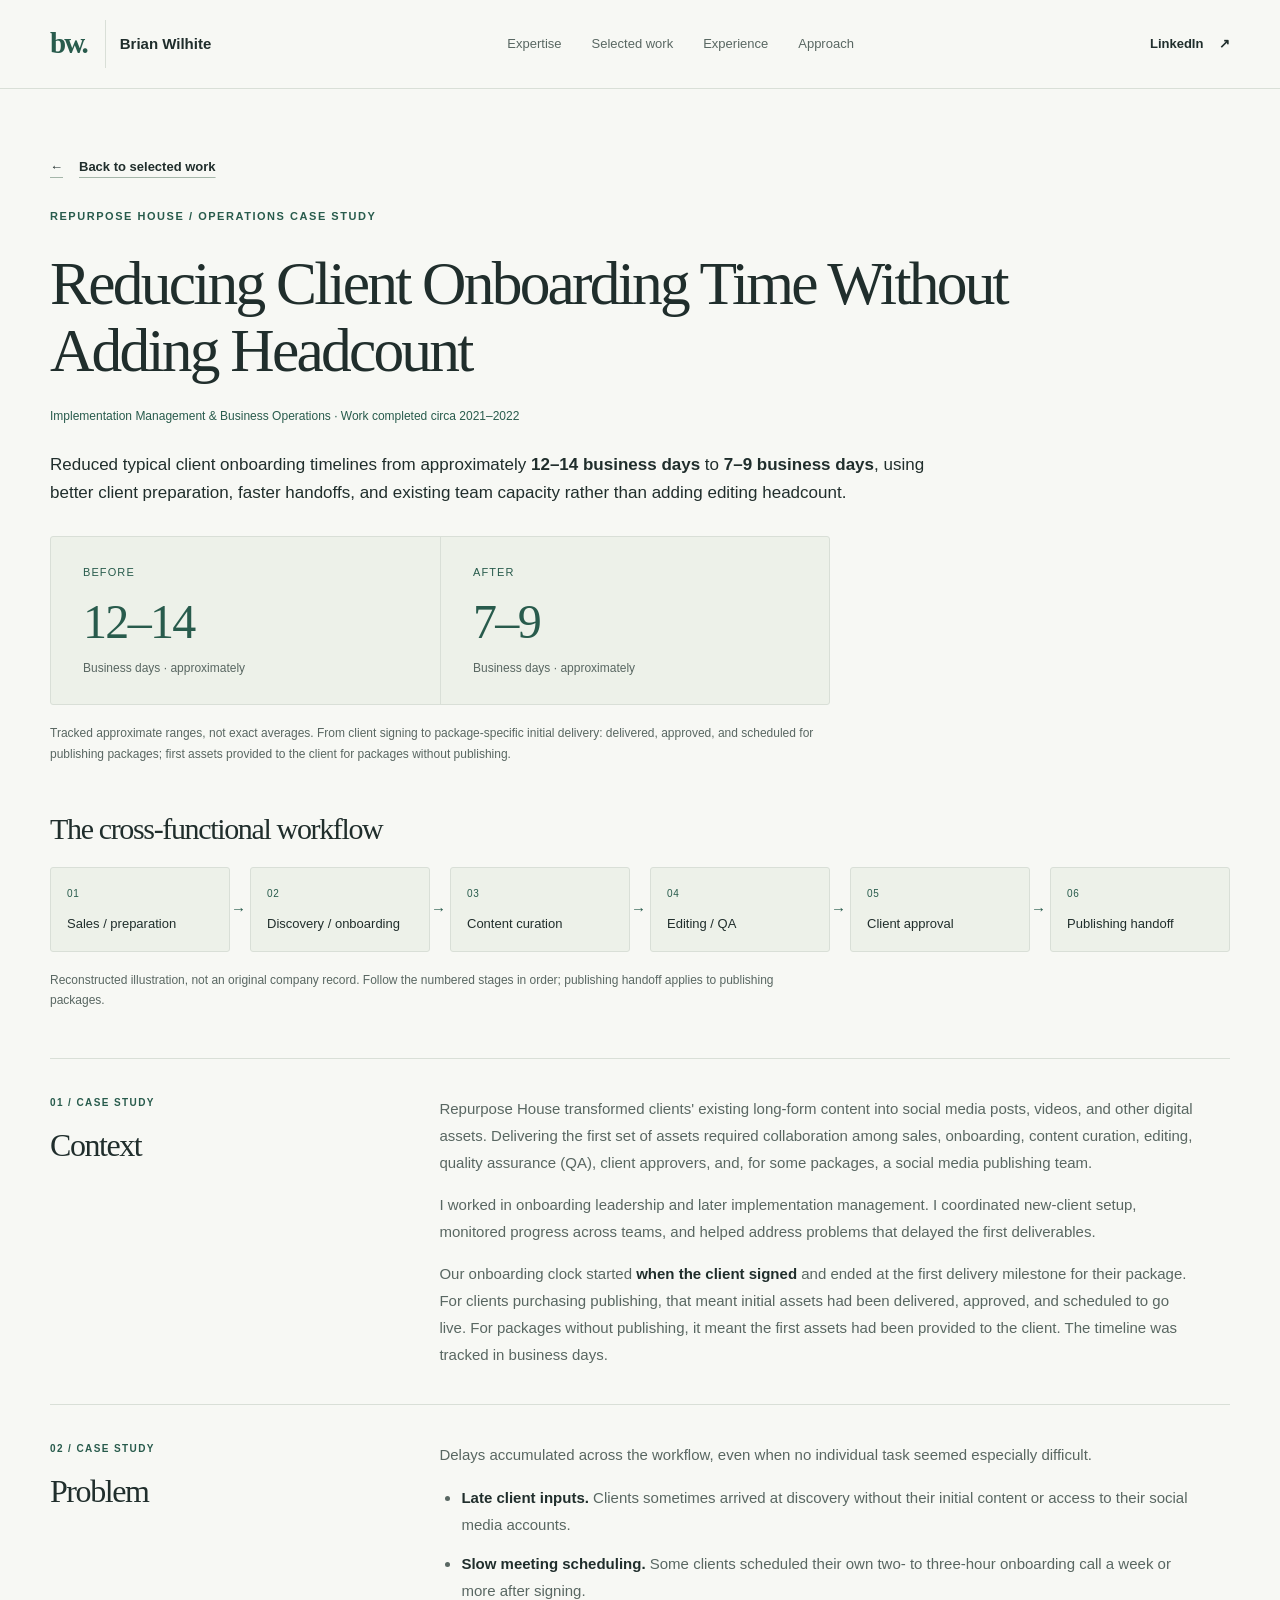
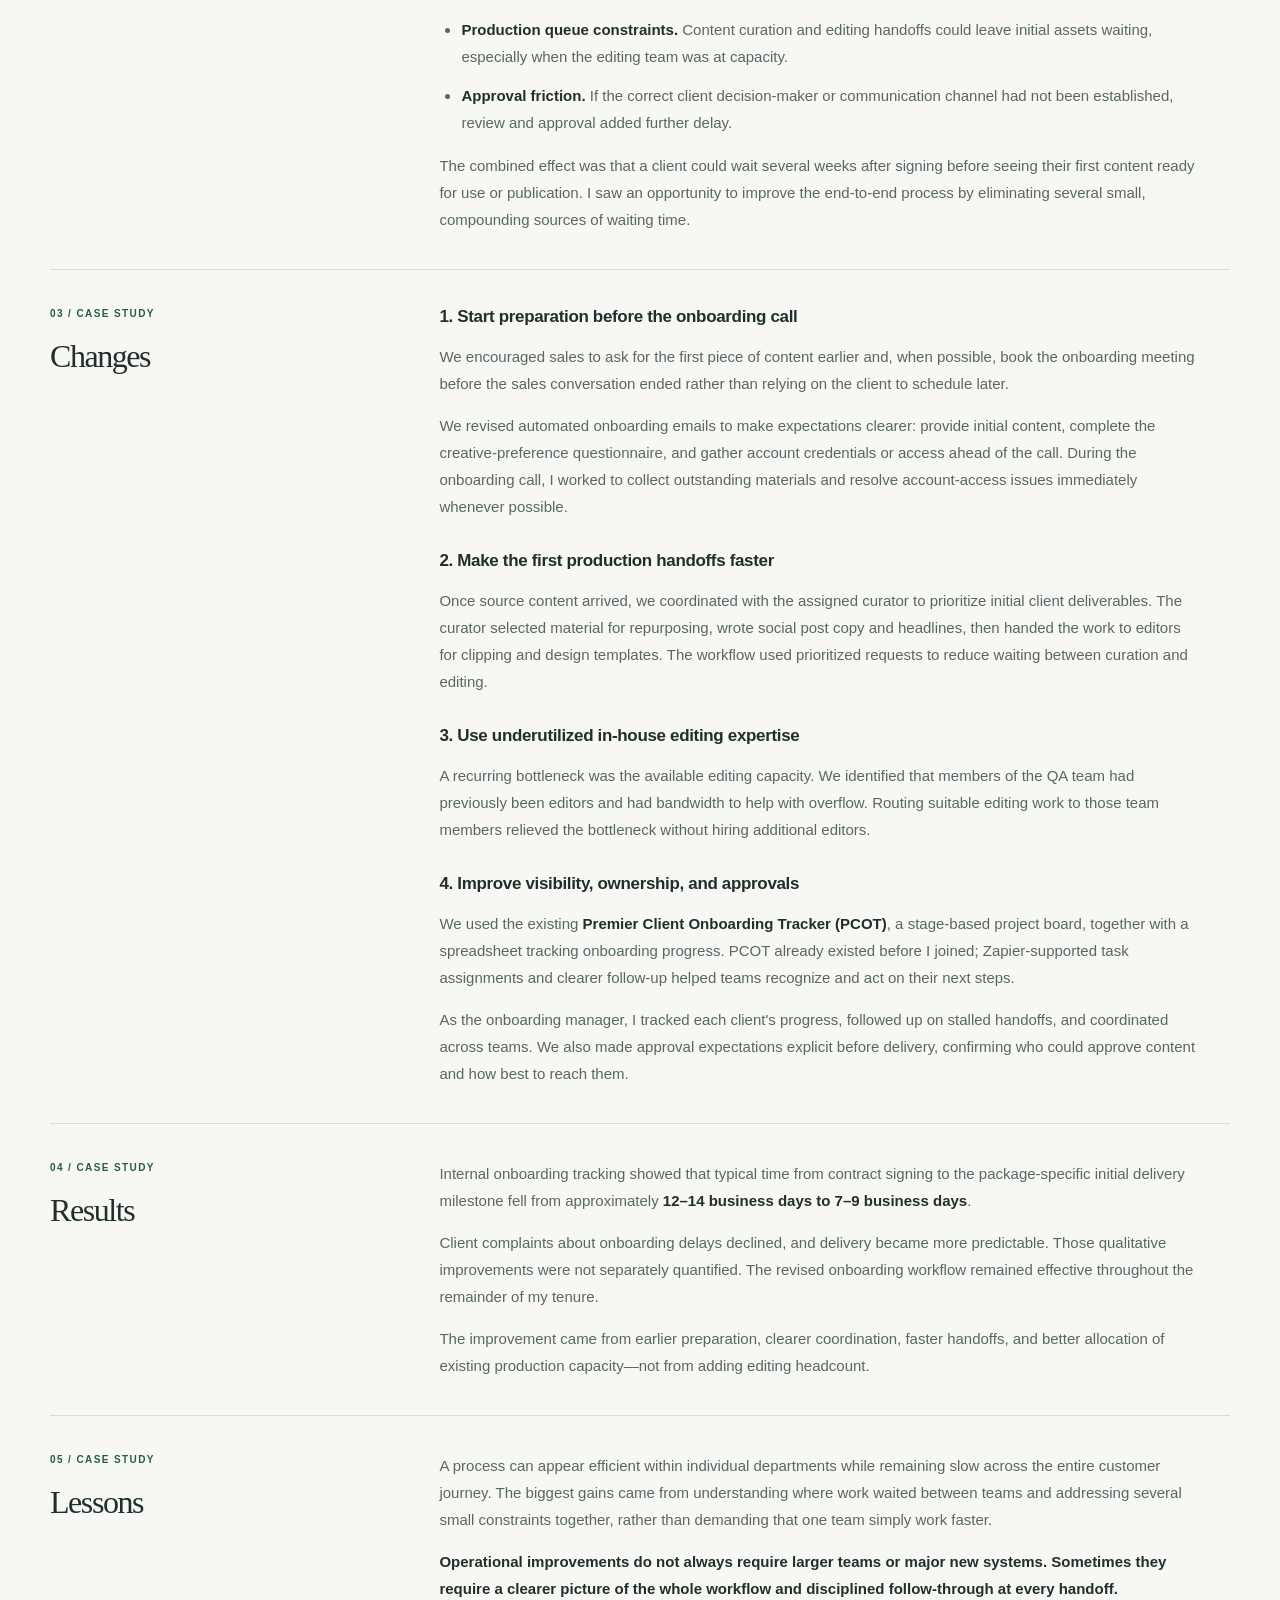
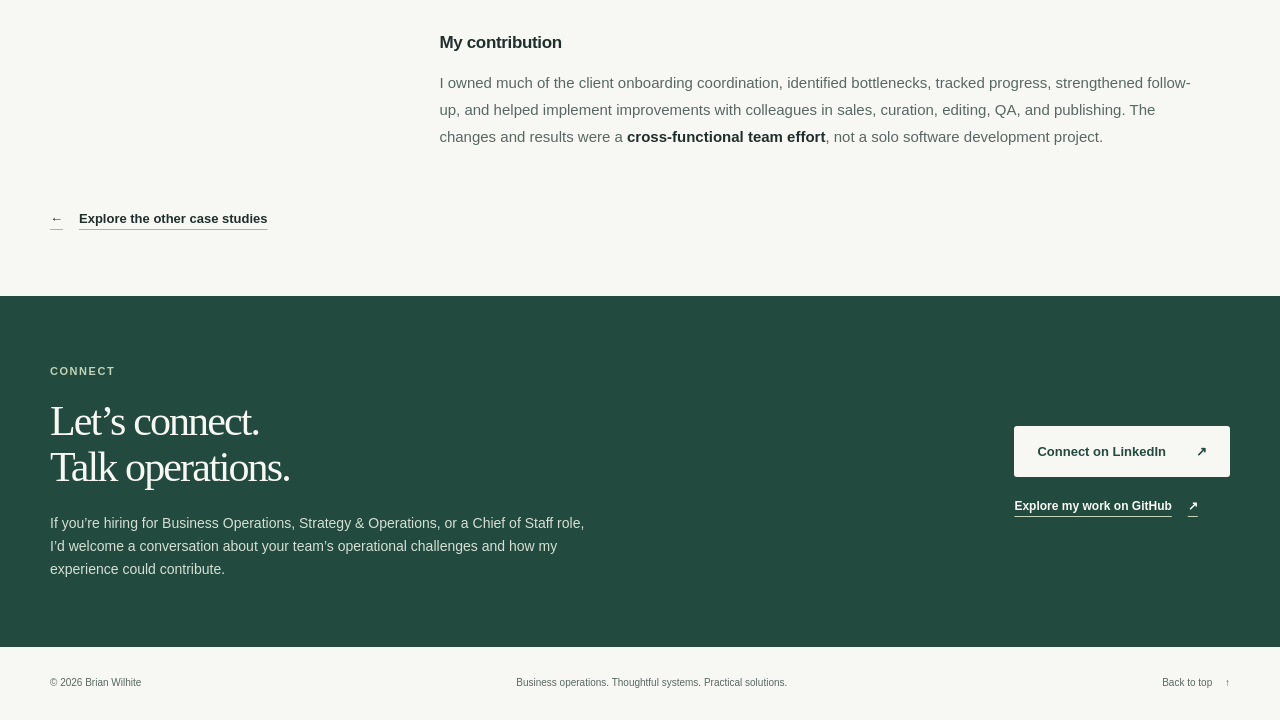
==== repurpose-house.html @ 3c7387de "Add Repurpose House case study and update portfolio project order" ====
<!doctype html>
<html lang="en">
<head>
  <meta charset="utf-8">
  <meta name="viewport" content="width=device-width, initial-scale=1">
  <meta name="theme-color" content="#f7f8f4">
  <meta name="description" content="Brian Wilhite’s Repurpose House case study: cross-functional onboarding improvements reduced typical timelines from approximately 12–14 to 7–9 business days without adding editing headcount.">
  <title>Reducing Client Onboarding Time Without Adding Headcount | Brian Wilhite</title>
  <link rel="icon" href="assets/favicon.svg" type="image/svg+xml">
  <link rel="stylesheet" href="styles.css">
</head>
<body class="case-study-page">
  <a class="skip-link" href="#main">Skip to content</a>
  <header class="site-header"><div class="container header-inner">
    <a class="brand" href="index.html#home" aria-label="Brian Wilhite, home"><span class="monogram" aria-hidden="true">bw.</span><span>Brian Wilhite</span></a>
    <nav aria-label="Main navigation"><a href="index.html#expertise">Expertise</a><a href="index.html#work">Selected work</a><a href="index.html#experience">Experience</a><a href="index.html#approach">Approach</a></nav>
    <a class="header-link" href="https://www.linkedin.com/in/brian-wilhite-15865619b/" target="_blank" rel="noopener noreferrer">LinkedIn <span aria-hidden="true">↗</span><span class="sr-only"> (opens in a new tab)</span></a>
  </div></header>
  <main id="main">
    <section class="container case-hero" id="top" aria-labelledby="case-title">
      <a class="text-link case-back" href="index.html#work"><span aria-hidden="true">←</span> Back to selected work</a>
      <p class="eyebrow">Repurpose House / Operations case study</p>
      <h1 id="case-title">Reducing Client Onboarding Time Without Adding Headcount</h1>
      <p class="case-byline">Implementation Management &amp; Business Operations · Work completed circa 2021–2022</p>
      <p class="case-introduction">Reduced typical client onboarding timelines from approximately <strong>12–14 business days</strong> to <strong>7–9 business days</strong>, using better client preparation, faster handoffs, and existing team capacity rather than adding editing headcount.</p>
      <dl class="case-summary" aria-label="Approximate tracked onboarding ranges">
        <div><dt>Before</dt><dd>12–14<span>Business days · approximately</span></dd></div>
        <div><dt>After</dt><dd>7–9<span>Business days · approximately</span></dd></div>
      </dl>
      <p class="case-measurement">Tracked approximate ranges, not exact averages. From client signing to package-specific initial delivery: delivered, approved, and scheduled for publishing packages; first assets provided to the client for packages without publishing.</p>
    </section>
    <section class="container case-workflow" aria-labelledby="workflow-title" aria-describedby="workflow-note">
      <h2 id="workflow-title">The cross-functional workflow</h2>
      <ol class="workflow-steps" role="list">
        <li><span aria-hidden="true">01</span><strong>Sales / preparation</strong></li>
        <li><span aria-hidden="true">02</span><strong>Discovery / onboarding</strong></li>
        <li><span aria-hidden="true">03</span><strong>Content curation</strong></li>
        <li><span aria-hidden="true">04</span><strong>Editing / QA</strong></li>
        <li><span aria-hidden="true">05</span><strong>Client approval</strong></li>
        <li><span aria-hidden="true">06</span><strong>Publishing handoff</strong></li>
      </ol>
      <p class="case-measurement" id="workflow-note">Reconstructed illustration, not an original company record. Follow the numbered stages in order; publishing handoff applies to publishing packages.</p>
    </section>
    <div class="container case-sections">
      <section class="case-section" id="context" aria-labelledby="context-title">
        <div><p class="eyebrow">01 / Case study</p><h2 id="context-title">Context</h2></div>
        <div class="case-prose">
          <p>Repurpose House transformed clients' existing long-form content into social media posts, videos, and other digital assets. Delivering the first set of assets required collaboration among sales, onboarding, content curation, editing, quality assurance (QA), client approvers, and, for some packages, a social media publishing team.</p>
          <p>I worked in onboarding leadership and later implementation management. I coordinated new-client setup, monitored progress across teams, and helped address problems that delayed the first deliverables.</p>
          <p>Our onboarding clock started <strong>when the client signed</strong> and ended at the first delivery milestone for their package. For clients purchasing publishing, that meant initial assets had been delivered, approved, and scheduled to go live. For packages without publishing, it meant the first assets had been provided to the client. The timeline was tracked in business days.</p>
        </div>
      </section>
      <section class="case-section" id="problem" aria-labelledby="problem-title">
        <div><p class="eyebrow">02 / Case study</p><h2 id="problem-title">Problem</h2></div>
        <div class="case-prose">
          <p>Delays accumulated across the workflow, even when no individual task seemed especially difficult.</p>
          <ul>
            <li><strong>Late client inputs.</strong> Clients sometimes arrived at discovery without their initial content or access to their social media accounts.</li>
            <li><strong>Slow meeting scheduling.</strong> Some clients scheduled their own two- to three-hour onboarding call a week or more after signing.</li>
            <li><strong>Production queue constraints.</strong> Content curation and editing handoffs could leave initial assets waiting, especially when the editing team was at capacity.</li>
            <li><strong>Approval friction.</strong> If the correct client decision-maker or communication channel had not been established, review and approval added further delay.</li>
          </ul>
          <p>The combined effect was that a client could wait several weeks after signing before seeing their first content ready for use or publication. I saw an opportunity to improve the end-to-end process by eliminating several small, compounding sources of waiting time.</p>
        </div>
      </section>
      <section class="case-section" id="changes" aria-labelledby="changes-title">
        <div><p class="eyebrow">03 / Case study</p><h2 id="changes-title">Changes</h2></div>
        <div class="case-prose">
          <h3>1. Start preparation before the onboarding call</h3>
          <p>We encouraged sales to ask for the first piece of content earlier and, when possible, book the onboarding meeting before the sales conversation ended rather than relying on the client to schedule later.</p>
          <p>We revised automated onboarding emails to make expectations clearer: provide initial content, complete the creative-preference questionnaire, and gather account credentials or access ahead of the call. During the onboarding call, I worked to collect outstanding materials and resolve account-access issues immediately whenever possible.</p>
          <h3>2. Make the first production handoffs faster</h3>
          <p>Once source content arrived, we coordinated with the assigned curator to prioritize initial client deliverables. The curator selected material for repurposing, wrote social post copy and headlines, then handed the work to editors for clipping and design templates. The workflow used prioritized requests to reduce waiting between curation and editing.</p>
          <h3>3. Use underutilized in-house editing expertise</h3>
          <p>A recurring bottleneck was the available editing capacity. We identified that members of the QA team had previously been editors and had bandwidth to help with overflow. Routing suitable editing work to those team members relieved the bottleneck without hiring additional editors.</p>
          <h3>4. Improve visibility, ownership, and approvals</h3>
          <p>We used the existing <strong>Premier Client Onboarding Tracker (PCOT)</strong>, a stage-based project board, together with a spreadsheet tracking onboarding progress. PCOT already existed before I joined; Zapier-supported task assignments and clearer follow-up helped teams recognize and act on their next steps.</p>
          <p>As the onboarding manager, I tracked each client's progress, followed up on stalled handoffs, and coordinated across teams. We also made approval expectations explicit before delivery, confirming who could approve content and how best to reach them.</p>
        </div>
      </section>
      <section class="case-section" id="results" aria-labelledby="results-title">
        <div><p class="eyebrow">04 / Case study</p><h2 id="results-title">Results</h2></div>
        <div class="case-prose">
          <p>Internal onboarding tracking showed that typical time from contract signing to the package-specific initial delivery milestone fell from approximately <strong>12–14 business days to 7–9 business days</strong>.</p>
          <p>Client complaints about onboarding delays declined, and delivery became more predictable. Those qualitative improvements were not separately quantified. The revised onboarding workflow remained effective throughout the remainder of my tenure.</p>
          <p>The improvement came from earlier preparation, clearer coordination, faster handoffs, and better allocation of existing production capacity—not from adding editing headcount.</p>
        </div>
      </section>
      <section class="case-section" id="lessons" aria-labelledby="lessons-title">
        <div><p class="eyebrow">05 / Case study</p><h2 id="lessons-title">Lessons</h2></div>
        <div class="case-prose">
          <p>A process can appear efficient within individual departments while remaining slow across the entire customer journey. The biggest gains came from understanding where work waited between teams and addressing several small constraints together, rather than demanding that one team simply work faster.</p>
          <p><strong>Operational improvements do not always require larger teams or major new systems. Sometimes they require a clearer picture of the whole workflow and disciplined follow-through at every handoff.</strong></p>
          <h3>My contribution</h3>
          <p>I owned much of the client onboarding coordination, identified bottlenecks, tracked progress, strengthened follow-up, and helped implement improvements with colleagues in sales, curation, editing, QA, and publishing. The changes and results were a <strong>cross-functional team effort</strong>, not a solo software development project.</p>
        </div>
      </section>
      <a class="text-link" href="index.html#work"><span aria-hidden="true">←</span> Explore the other case studies</a>
    </div>
    <section class="connect-section" aria-labelledby="case-connect-title"><div class="container connect-inner">
      <div><p class="eyebrow">Connect</p><h2 id="case-connect-title">Let’s connect.<br>Talk operations.</h2><p>If you’re hiring for Business Operations, Strategy &amp; Operations, or a Chief of Staff role, I’d welcome a conversation about your team’s operational challenges and how my experience could contribute.</p></div>
      <div class="contact-actions"><a class="button button-light" href="https://www.linkedin.com/in/brian-wilhite-15865619b/" target="_blank" rel="noopener noreferrer">Connect on LinkedIn <span aria-hidden="true">↗</span><span class="sr-only"> (opens in a new tab)</span></a><a class="text-link contact-github" href="https://github.com/BMWilhite" target="_blank" rel="noopener noreferrer">Explore my work on GitHub <span aria-hidden="true">↗</span><span class="sr-only"> (opens in a new tab)</span></a></div>
    </div></section>
  </main>
  <footer class="container footer"><p>© <span id="year">2026</span> Brian Wilhite</p><span>Business operations. Thoughtful systems. Practical solutions.</span><a href="#top">Back to top <span aria-hidden="true">↑</span></a></footer>
  <script src="script.js" defer></script>
</body>
</html>
---- styles.css ----
:root{--paper:#f7f8f4;--ink:#202e2c;--muted:#596762;--green:#285b4c;--line:#d9dfd7;--soft:#edf1e9;--serif:Georgia,'Times New Roman',serif;--sans:'Segoe UI',Arial,sans-serif}
*{box-sizing:border-box}html{scroll-behavior:smooth;scroll-padding-top:100px}body{margin:0;background:var(--paper);color:var(--ink);font-family:var(--sans);font-size:16px;line-height:1.65;-webkit-font-smoothing:antialiased}a{color:inherit;text-decoration:none}a:focus-visible{outline:3px solid #ae6a21;outline-offset:6px}::selection{background:#d9e7d7}.container{width:min(1180px,calc(100% - 96px));margin-inline:auto}.eyebrow{text-transform:uppercase;letter-spacing:.14em;font-size:11px;font-weight:650;color:var(--green);margin:0 0 24px}.site-header{position:sticky;top:0;z-index:10;background:var(--paper);border-bottom:1px solid var(--line)}.header-inner{height:88px;display:flex;align-items:center;justify-content:space-between;gap:24px}.brand{display:flex;align-items:center;gap:14px;font-size:15px;font-weight:600}.monogram{font-family:var(--serif);font-size:29px;letter-spacing:-2px;color:var(--green);border-right:1px solid var(--line);padding-right:18px}.header-inner nav{display:flex;gap:30px;font-size:13px;color:var(--muted)}.header-inner nav a:hover,.header-link:hover,.footer a:hover{color:var(--green);text-decoration:underline;text-underline-offset:5px}.header-link{font-size:13px;font-weight:600}.header-link span{margin-left:12px}.hero{padding-block:94px 84px;display:grid;grid-template-columns:1.45fr 1fr;gap:72px;align-items:center}.hero .eyebrow{font-size:10px;display:flex;align-items:center;gap:12px}.small-line{width:24px;height:1px;background:var(--green);flex-shrink:0}h1,h2,h3,p{margin-top:0}h1,h2{font-family:var(--serif);font-weight:400;letter-spacing:-.045em;line-height:1.1}h1{font-size:clamp(42px,4.4vw,62px);margin-bottom:28px}h1 span{color:var(--green)}.hero-description{font-size:17px;line-height:1.7;max-width:540px;margin-bottom:14px}.hero-detail{font-size:14px;color:var(--muted);max-width:510px}.hero-actions{margin-top:32px;display:flex;align-items:center;gap:26px;flex-wrap:wrap}.button{padding:14px 22px;font-size:13px;font-weight:600;display:inline-flex;align-items:center;gap:30px;border:1px solid transparent;border-radius:3px;transition:background .2s,transform .2s}.button:hover{transform:translateY(-2px)}.button-primary{background:var(--green);color:white}.button-primary:hover{background:#1e473b}.text-link{font-size:13px;font-weight:600;display:inline-flex;gap:16px;align-items:center;text-decoration:underline;text-underline-offset:6px;text-decoration-color:#a4b6a9}.text-link:hover{text-decoration-color:var(--green)}.system-visual{background:var(--soft);padding:30px;border:1px solid var(--line);border-radius:4px;box-shadow:14px 14px 0 #ecefe7}.visual-heading{display:flex;justify-content:space-between;align-items:center;border-bottom:1px solid #cbd5c8;padding-bottom:20px;margin-bottom:8px;gap:10px}.visual-heading .eyebrow{margin:0;font-size:9px}.visual-index{font-family:var(--serif);font-size:13px;color:var(--muted);white-space:nowrap}.system-row{display:flex;align-items:center;gap:20px;padding:22px 0;border-bottom:1px solid #d5ddd1}.step-number{font-size:11px;color:var(--green);border:1px solid #bfcdbd;border-radius:50%;width:30px;height:30px;display:grid;place-items:center;flex-shrink:0}.system-row strong{display:block;font-size:18px;font-weight:500;line-height:1.3}.system-row div>span{font-size:12px;color:var(--muted)}.step-mark{margin-left:auto;color:var(--green);font-size:20px}.visual-footer{font-size:10px;letter-spacing:.04em;color:var(--muted);display:flex;align-items:center;gap:8px;padding-top:22px}.status-dot{width:6px;height:6px;background:var(--green);border-radius:50%}.role-strip{border-block:1px solid var(--line)}.role-strip>.container{padding-block:22px;display:flex;align-items:center;gap:36px}.role-strip p{flex-shrink:0;margin:0;text-transform:uppercase;letter-spacing:.13em;font-size:9px;color:var(--muted)}.role-strip ul{list-style:none;padding:0;margin:0;display:flex;gap:24px;justify-content:space-between;flex:1}.role-strip li{font-size:11px;font-weight:500;max-width:215px;line-height:1.5}.section{padding-block:88px}.section-heading{display:grid;grid-template-columns:1.4fr 1fr;column-gap:90px;margin-bottom:44px;align-items:end}.section-heading .eyebrow{grid-column:1/-1;margin-bottom:20px}h2{font-size:clamp(34px,3.5vw,46px);margin-bottom:0}.section-heading>p:last-child{color:var(--muted);font-size:15px;margin-bottom:4px;max-width:370px}.expertise-grid{display:grid;grid-template-columns:repeat(4,1fr);border-top:1px solid var(--line)}.expertise-grid article{padding:28px 24px 4px;border-right:1px solid var(--line)}.expertise-grid article:first-child{padding-left:0}.expertise-grid article:last-child{border-right:0;padding-right:0}.capability-number{font-family:var(--serif);font-size:22px;color:var(--green);display:block;margin-bottom:22px}h3{font-size:17px;font-weight:600;line-height:1.35;letter-spacing:-.02em;margin-bottom:14px}.expertise-grid p{font-size:13px;color:var(--muted);margin-bottom:24px}.capability-label{font-size:9px;text-transform:uppercase;letter-spacing:.1em;color:var(--green)}.work-section{background:#eef1eb;border-block:1px solid var(--line)}.featured-project{display:grid;grid-template-columns:1.2fr 1fr;background:#fff;border:1px solid var(--line);border-radius:4px;overflow:hidden}.project-copy{padding:40px}.project-meta{display:flex;gap:16px;justify-content:space-between;align-items:center;flex-wrap:wrap;margin-bottom:24px}.project-type{font-size:9px;letter-spacing:.12em;text-transform:uppercase;color:var(--green)}.badge{font-size:10px;color:var(--muted);border:1px solid var(--line);padding:3px 9px;border-radius:2px}.project-copy h3{font-family:var(--serif);font-weight:400;font-size:32px;letter-spacing:-.04em;margin-bottom:16px}.project-lead{font-size:15px;color:var(--muted)}.project-details{margin:26px 0}.project-details div{margin-bottom:18px}.project-details dt{text-transform:uppercase;font-size:9px;letter-spacing:.1em;font-weight:600;color:var(--green);margin-bottom:5px}.project-details dd{font-size:13px;line-height:1.7;color:var(--muted);margin:0}.tags{list-style:none;display:flex;gap:7px;flex-wrap:wrap;padding:0;margin:24px 0}.tags li{font-size:10px;background:var(--paper);border:1px solid var(--line);padding:4px 9px;border-radius:2px}.project-link{font-size:12px}.project-diagram{background:#f8f9f5;border-left:1px solid var(--line);padding:40px;display:flex;flex-direction:column;justify-content:center}.project-diagram>.eyebrow{font-size:9px;margin-bottom:28px}.project-diagram ol{list-style:none;padding:0;margin:0}.project-diagram li{position:relative;display:flex;gap:18px;padding-bottom:30px}.project-diagram li>span{z-index:1;background:#f8f9f5;display:grid;place-items:center;flex-shrink:0;width:32px;height:32px;border:1px solid #c8d3c5;border-radius:50%;font-size:10px;color:var(--green)}.project-diagram li:not(:last-child)::after{content:'';position:absolute;top:32px;left:15px;bottom:0;border-left:1px solid #c8d3c5}.project-diagram strong{font-size:13px;font-weight:600}.project-diagram li p,.data-output p{font-size:11px;color:var(--muted);margin:4px 0 0}.data-output{display:flex;gap:15px;align-items:center;background:#e9efe5;border:1px solid #d0dccb;padding:18px}.data-output>span{font-size:26px;color:var(--green)}.diagram-note{font-size:10px;color:var(--muted);margin:15px 0 0}.case-study{display:flex;align-items:center;gap:32px;padding:32px 0 0;margin-top:32px;border-top:1px solid #ccd5c8}.case-number{font-family:var(--serif);font-size:38px;color:#62775d}.case-study .eyebrow{font-size:9px;margin-bottom:8px}.case-study h3{font-size:21px;margin-bottom:8px}.case-study p:last-child{font-size:13px;color:var(--muted);margin-bottom:0;max-width:530px}.pending-label{margin-left:auto;flex-shrink:0;font-size:11px;color:var(--muted);border:1px solid #ccd5c8;padding:9px 13px}.approach{display:grid;grid-template-columns:1fr 1fr;gap:100px}.approach-intro>p:last-child{margin:25px 0 0;color:var(--muted);font-size:15px;max-width:420px}.approach-list{padding:0;margin:0;list-style:none}.approach-list li{display:flex;gap:26px;padding:24px 0;border-bottom:1px solid var(--line)}.approach-list li:first-child{padding-top:0}.approach-list li>span{font-size:11px;color:var(--green);padding-top:3px}.approach-list h3{font-size:16px;margin-bottom:9px}.approach-list p{font-size:13px;color:var(--muted);margin-bottom:0}.connect-section{background:#234a3f;color:#f7f8f4}.connect-inner{display:flex;align-items:center;justify-content:space-between;gap:70px;padding-block:66px}.connect-inner .eyebrow{color:#c1d4b9;margin-bottom:18px}.connect-inner h2{font-size:42px}.connect-inner p:last-child{font-size:14px;max-width:540px;color:#d4e0d6;margin:22px 0 0}.button-light{background:var(--paper);color:#234a3f;flex-shrink:0}.button-light:hover{background:#e3eddf}.footer{display:flex;align-items:center;justify-content:space-between;gap:20px;padding-block:28px;font-size:10px;color:var(--muted)}.footer p{margin:0}.footer a{flex-shrink:0}.footer a span{margin-left:10px}.skip-link{position:fixed;top:10px;left:10px;transform:translateY(-160%);background:var(--green);color:white;padding:10px 18px;z-index:20}.skip-link:focus{transform:translateY(0)}.sr-only{position:absolute;width:1px;height:1px;padding:0;margin:-1px;overflow:hidden;clip:rect(0,0,0,0);white-space:nowrap;border:0}
/* Project refinements reuse the existing palette, typography, and grid. */
.featured-project+.featured-project{margin-top:32px}
.project-context{font-size:13px;color:var(--muted);line-height:1.7;margin-bottom:0}
.project-caveat{font-size:11px;line-height:1.7;color:var(--muted);padding-top:16px;border-top:1px solid var(--line);margin-bottom:0}
.project-caveat strong{font-weight:600;color:var(--ink)}
.document-availability{display:flex;align-items:center;gap:12px;flex-wrap:wrap;margin:24px 0 0;font-size:10px;color:var(--muted)}
.document-availability .pending-label{margin-left:0}
.results-panel>.eyebrow{line-height:1.7}
.results-grid{display:grid;grid-template-columns:1fr 1fr;gap:26px 24px;margin:0 0 24px}
.results-grid>div{display:flex;flex-direction:column;padding-bottom:20px;border-bottom:1px solid var(--line)}
.results-grid dt{font-size:11px;color:var(--muted);line-height:1.6;max-width:180px}
.results-grid dd{order:-1;font-family:var(--serif);font-size:34px;letter-spacing:-.035em;color:var(--green);line-height:1.2;margin:0 0 9px}
.results-note{font-size:11px;color:var(--muted);line-height:1.7;margin-bottom:18px}
.data-output .test-count{font-family:var(--serif);font-size:38px;letter-spacing:-.035em;line-height:1.2}
.experience{display:grid;grid-template-columns:1fr 1fr;gap:100px}
.experience-intro>p:last-child{font-size:14px;color:var(--muted);max-width:400px;margin:24px 0 0}
.experience-list article{border-bottom:1px solid var(--line);padding-bottom:26px}
.experience-list article+article{padding-top:26px}
.experience-role{font-size:10px;text-transform:uppercase;letter-spacing:.1em;color:var(--green);margin-bottom:9px}
.experience-list h3{font-size:19px;margin-bottom:12px}
.experience-list article>p:not(.experience-role){font-size:13px;color:var(--muted);margin-bottom:0}
.experience-list .experience-result{margin-top:12px}
.experience-result strong{color:var(--green);font-weight:600}
.approach-note{display:grid;grid-template-columns:1fr 1fr;align-items:center;gap:100px;padding-block:44px 60px;border-top:1px solid var(--line);margin-bottom:28px}
.approach-note .eyebrow{margin-bottom:18px}
.approach-note h2{font-size:36px}
.approach-note>p{font-size:14px;color:var(--muted);margin-bottom:0}
@media(max-width:1000px){.container{width:calc(100% - 64px)}.hero{gap:36px;grid-template-columns:1.2fr 1fr;padding-block:65px}.system-visual{padding:24px}.hero-actions{gap:20px}.role-strip>.container{gap:24px}.role-strip ul{flex-wrap:wrap;justify-content:flex-start;gap:12px 24px}.role-strip li{max-width:none}.section-heading{column-gap:45px}.expertise-grid{grid-template-columns:repeat(2,1fr);row-gap:30px}.expertise-grid article:nth-child(2){border:0;padding-right:0}.expertise-grid article:nth-child(3){padding-left:0}.featured-project{grid-template-columns:1.15fr 1fr}.project-copy,.project-diagram{padding:28px}.approach,.experience,.approach-note{gap:50px}.results-grid{gap:24px 16px}.results-grid dd{font-size:30px}.footer>span{display:none}}
@media(max-width:720px){html{scroll-padding-top:125px}.container{width:calc(100% - 40px)}.header-inner{height:auto;min-height:76px;flex-wrap:wrap;gap:10px;padding-block:14px}.brand{font-size:13px;gap:10px}.monogram{font-size:25px;padding-right:12px}.header-inner nav{order:3;width:100%;justify-content:center;gap:28px;font-size:12px;border-top:1px solid var(--line);padding-top:10px}.header-link{font-size:12px}.hero{grid-template-columns:1fr;gap:40px;padding-block:48px}.hero .eyebrow{font-size:9px;letter-spacing:.1em;gap:8px}h1{font-size:44px}.hero-description{font-size:16px}.hero-detail{font-size:13px}.hero-actions{gap:24px;margin-top:25px}.system-visual{box-shadow:8px 8px 0 #ecefe7}.system-row{padding-block:17px}.role-strip>.container{display:block;padding-block:20px}.role-strip p{margin-bottom:12px}.role-strip ul{display:grid;grid-template-columns:1fr 1fr;gap:12px 18px}.role-strip li{font-size:10px}.section{padding-block:55px}.section-heading{grid-template-columns:1fr;gap:20px;margin-bottom:30px}.section-heading .eyebrow{margin-bottom:0}.section-heading>p:last-child{max-width:100%;font-size:14px}.expertise-grid article{padding:22px 18px 0}.expertise-grid h3{font-size:16px}.expertise-grid p{font-size:12px}.capability-label{font-size:8px;letter-spacing:.05em}.featured-project{grid-template-columns:1fr}.project-copy{padding:26px}.project-diagram{border-left:0;border-top:1px solid var(--line);padding:26px}.project-copy h3{font-size:30px}.case-study{gap:18px;flex-wrap:wrap;align-items:flex-start}.case-number{font-size:28px}.case-study>div:nth-child(2){flex:1;min-width:200px}.pending-label{margin-left:46px}.approach{grid-template-columns:1fr;gap:32px}.approach-intro>p:last-child{font-size:14px}.connect-inner{display:block;padding-block:48px}.connect-inner h2{font-size:36px}.connect-inner .button{margin-top:28px}.footer{padding-block:24px;font-size:10px}h2{font-size:36px}}
@media(max-width:720px){.header-inner nav{gap:20px;font-size:11px}.header-inner nav a{white-space:nowrap}.project-link{flex-wrap:wrap}.experience,.approach-note{grid-template-columns:1fr;gap:28px}.approach-note{padding-block:32px 40px;margin-bottom:15px}.approach-note h2{font-size:32px}.results-grid dd{font-size:34px}}
@media(max-width:360px){.header-inner nav{gap:12px}h1{font-size:38px}.hero .eyebrow{font-size:8px}.small-line{width:15px}.hero-actions{align-items:flex-start;flex-direction:column}.expertise-grid{grid-template-columns:1fr;row-gap:12px}.expertise-grid article{padding:22px 0!important;border:0;border-bottom:1px solid var(--line)}.role-strip ul{grid-template-columns:1fr}}
/* Real application screenshots retain their original proportions and content. */
.contact-actions{display:flex;flex-direction:column;align-items:flex-start;gap:20px;flex-shrink:0}
.contact-github{color:var(--paper);text-decoration-color:#c1d4b9;font-size:12px}
.contact-github:hover{text-decoration-color:var(--paper)}
@media(max-width:720px){.contact-actions{margin-top:28px}.contact-actions .button{margin-top:0}}
.jobops-gallery{grid-column:1/-1;min-width:0;padding:40px;border-top:1px solid var(--line);background:var(--paper)}
.gallery-heading{margin-bottom:30px}
.gallery-heading .eyebrow{font-size:9px;margin-bottom:12px}
.gallery-heading h4{font-family:var(--serif);font-size:28px;font-weight:400;letter-spacing:-.035em;line-height:1.2;margin:0 0 16px}
.gallery-note{font-size:12px;line-height:1.7;color:var(--muted);max-width:780px;margin-bottom:0}
.screenshot-figure{margin:0}
.screenshot-figure+.screenshot-figure{margin-top:32px;padding-top:28px;border-top:1px solid var(--line)}
.screenshot-figure figcaption{margin-bottom:16px}
.screenshot-figure h5{font-size:15px;font-weight:600;line-height:1.4;margin:0 0 8px}
.screenshot-figure h5>span{font-size:10px;font-weight:400;color:var(--green);margin-right:12px}
.screenshot-figure figcaption p{font-size:12px;line-height:1.7;color:var(--muted);max-width:780px;margin:0}
.screenshot-link{display:block;min-width:0;border:1px solid var(--line);border-radius:3px;background:#fff}
.screenshot-link:hover{border-color:var(--green)}
.screenshot-link img{display:block;max-width:100%;height:auto;margin-inline:auto}
.screenshot-action{display:flex;align-items:center;justify-content:flex-end;gap:12px;border-top:1px solid var(--line);padding:12px 16px;font-size:11px;font-weight:600;color:var(--green)}
@media(max-width:1000px){.jobops-gallery{padding:28px}}
@media(max-width:720px){.jobops-gallery{padding:26px}.gallery-heading h4{font-size:25px}.screenshot-action{justify-content:flex-start}.screenshot-figure h5{font-size:14px}}
/* Dedicated case-study styles are scoped to preserve the homepage layout. */
.case-study-page .case-hero{padding-block:64px 48px}
.case-study-page .case-back{margin-bottom:30px}
.case-study-page .case-hero h1{max-width:980px;font-size:clamp(38px,4.8vw,64px);margin-bottom:22px}
.case-study-page .case-byline{font-size:12px;color:var(--green);margin-bottom:24px}
.case-study-page .case-introduction{font-size:17px;max-width:880px;line-height:1.7;margin-bottom:28px}
.case-study-page .case-summary{display:grid;grid-template-columns:1fr 1fr;max-width:780px;border:1px solid var(--line);background:var(--soft);border-radius:3px;margin:0}
.case-study-page .case-summary>div{padding:26px 32px;min-width:0}
.case-study-page .case-summary>div+div{border-left:1px solid var(--line)}
.case-study-page .case-summary dt{font-size:11px;text-transform:uppercase;letter-spacing:.1em;color:var(--green);margin-bottom:12px}
.case-study-page .case-summary dd{font-family:var(--serif);font-size:48px;letter-spacing:-.035em;line-height:1.2;margin:0;color:var(--green)}
.case-study-page .case-summary dd>span{display:block;font-family:var(--sans);font-size:12px;color:var(--muted);letter-spacing:0;line-height:1.6;margin-top:8px}
.case-study-page .case-measurement{font-size:12px;line-height:1.7;color:var(--muted);max-width:780px;margin:18px 0 0}
.case-study-page .case-workflow{padding-block:0 48px}
.case-study-page .case-workflow h2{font-size:30px;margin-bottom:22px}
.case-study-page .workflow-steps{display:grid;grid-template-columns:repeat(6,minmax(0,1fr));gap:20px;list-style:none;padding:0;margin:0}
.case-study-page .workflow-steps li{position:relative;padding:18px 16px;min-width:0;background:var(--soft);border:1px solid var(--line);border-radius:3px}
.case-study-page .workflow-steps li:not(:last-child)::after{content:'→';position:absolute;right:-17px;top:50%;transform:translateY(-50%);font-size:15px;color:var(--green)}
.case-study-page .workflow-steps span{display:block;color:var(--green);font-size:10px;letter-spacing:.08em;margin-bottom:12px}
.case-study-page .workflow-steps strong{font-size:13px;font-weight:500;line-height:1.4;display:block}
.case-study-page .case-sections{padding-bottom:64px}
.case-study-page .case-section{display:grid;grid-template-columns:1fr 2.4fr;gap:60px;padding-block:36px;border-top:1px solid var(--line)}
.case-study-page .case-section h2{font-size:32px}
.case-study-page .case-section .eyebrow{font-size:10px;margin-bottom:16px}
.case-study-page .case-prose{max-width:760px;min-width:0}
.case-study-page .case-prose p,.case-study-page .case-prose li{font-size:15px;color:var(--muted);line-height:1.8}
.case-study-page .case-prose strong{color:var(--ink)}
.case-study-page .case-prose ul{padding-left:22px}
.case-study-page .case-prose li+li{margin-top:12px}
.case-study-page .case-prose h3{font-size:17px;margin:30px 0 14px}
.case-study-page .case-prose h3:first-child{margin-top:0}
.case-study-page .case-prose p:last-child{margin-bottom:0}
.case-study-page .case-sections>.text-link{margin-top:22px}
@media(max-width:1000px){.case-study-page .workflow-steps{grid-template-columns:repeat(3,minmax(0,1fr))}.case-study-page .workflow-steps li:nth-child(3)::after{content:none}.case-study-page .case-section{gap:36px}}
@media(max-width:720px){.case-study-page .case-hero{padding-block:40px 32px}.case-study-page .case-introduction{font-size:15px}.case-study-page .case-summary>div{padding:20px}.case-study-page .case-summary dd{font-size:36px}.case-study-page .workflow-steps{grid-template-columns:1fr;gap:22px}.case-study-page .workflow-steps li{display:flex;align-items:center;gap:18px;padding:16px 20px}.case-study-page .workflow-steps span{margin-bottom:0;flex-shrink:0}.case-study-page .workflow-steps li:not(:last-child)::after{content:'↓';left:50%;right:auto;top:auto;bottom:-23px;transform:translateX(-50%)}.case-study-page .case-section{grid-template-columns:1fr;gap:20px;padding-block:28px}.case-study-page .case-section h2{font-size:30px}.case-study-page .case-sections{padding-bottom:40px}}
@media(prefers-reduced-motion:reduce){html{scroll-behavior:auto}.button{transition:none}.button:hover{transform:none}}
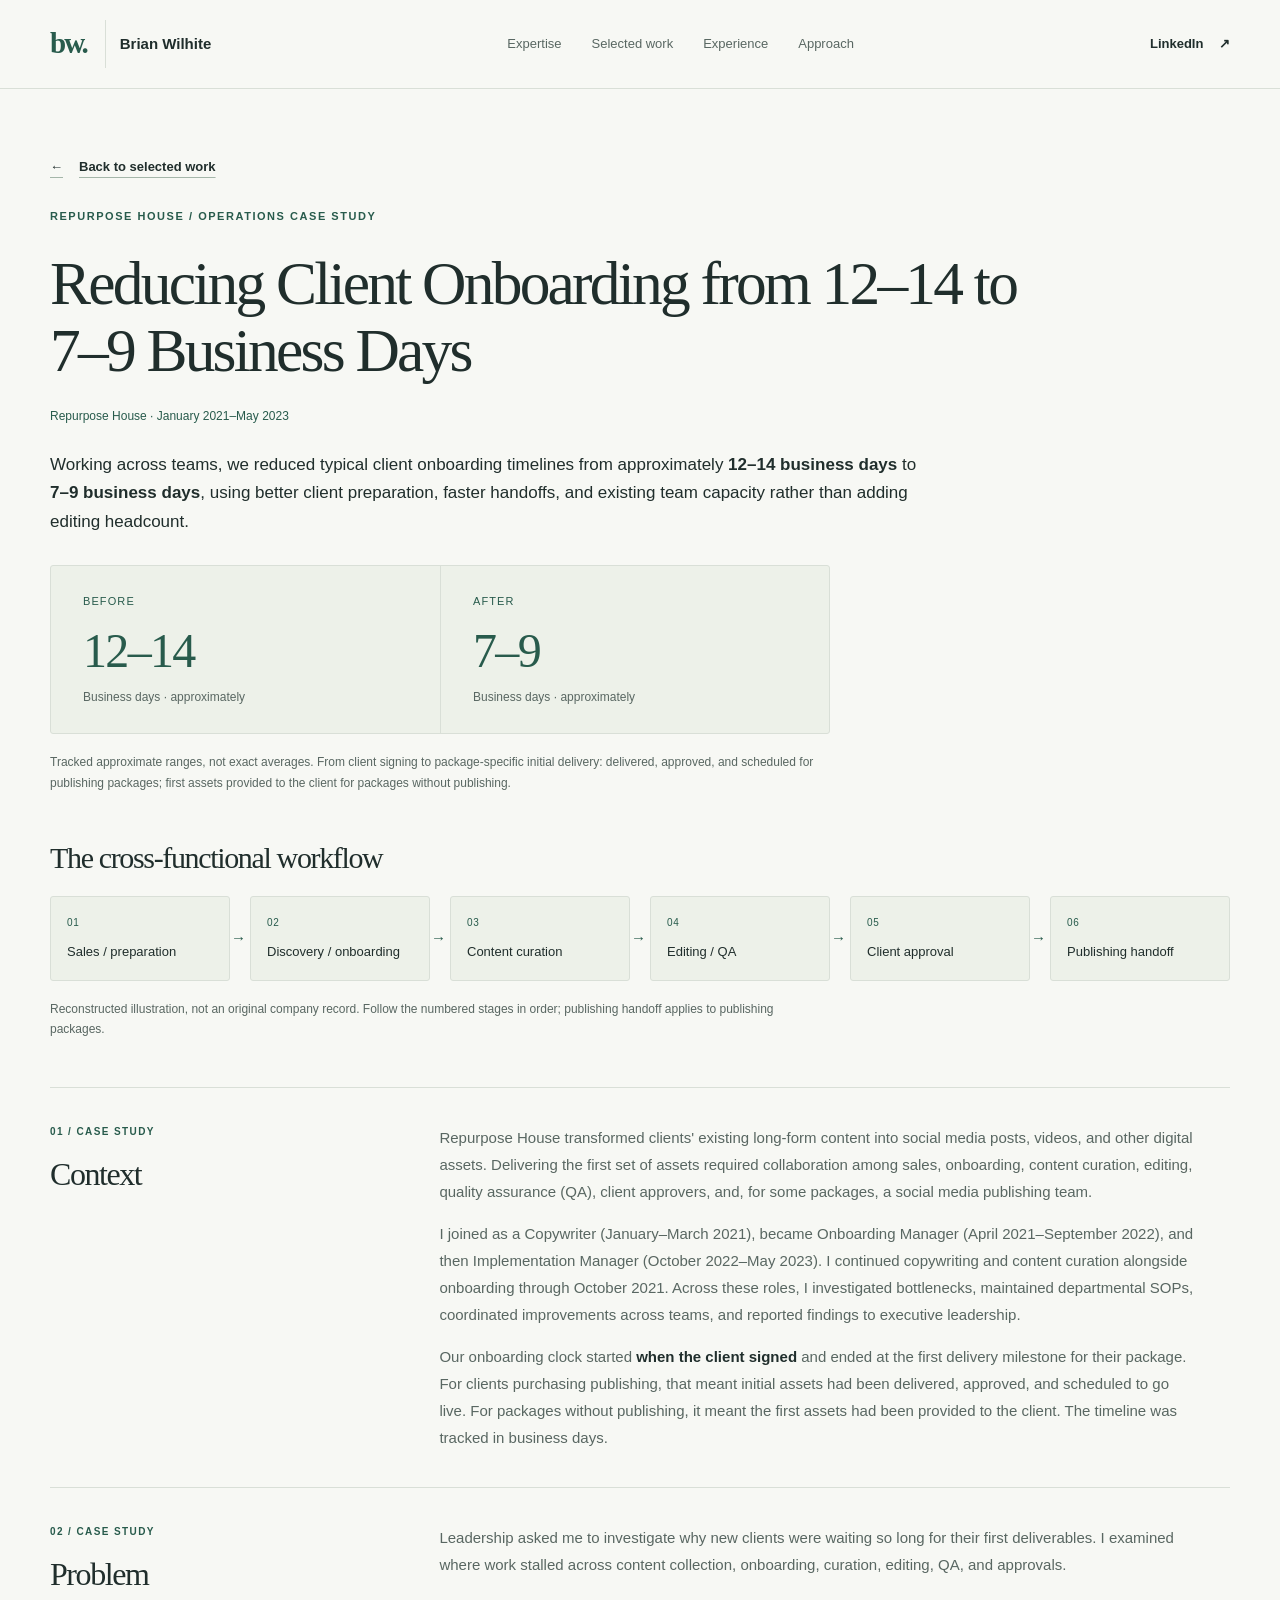
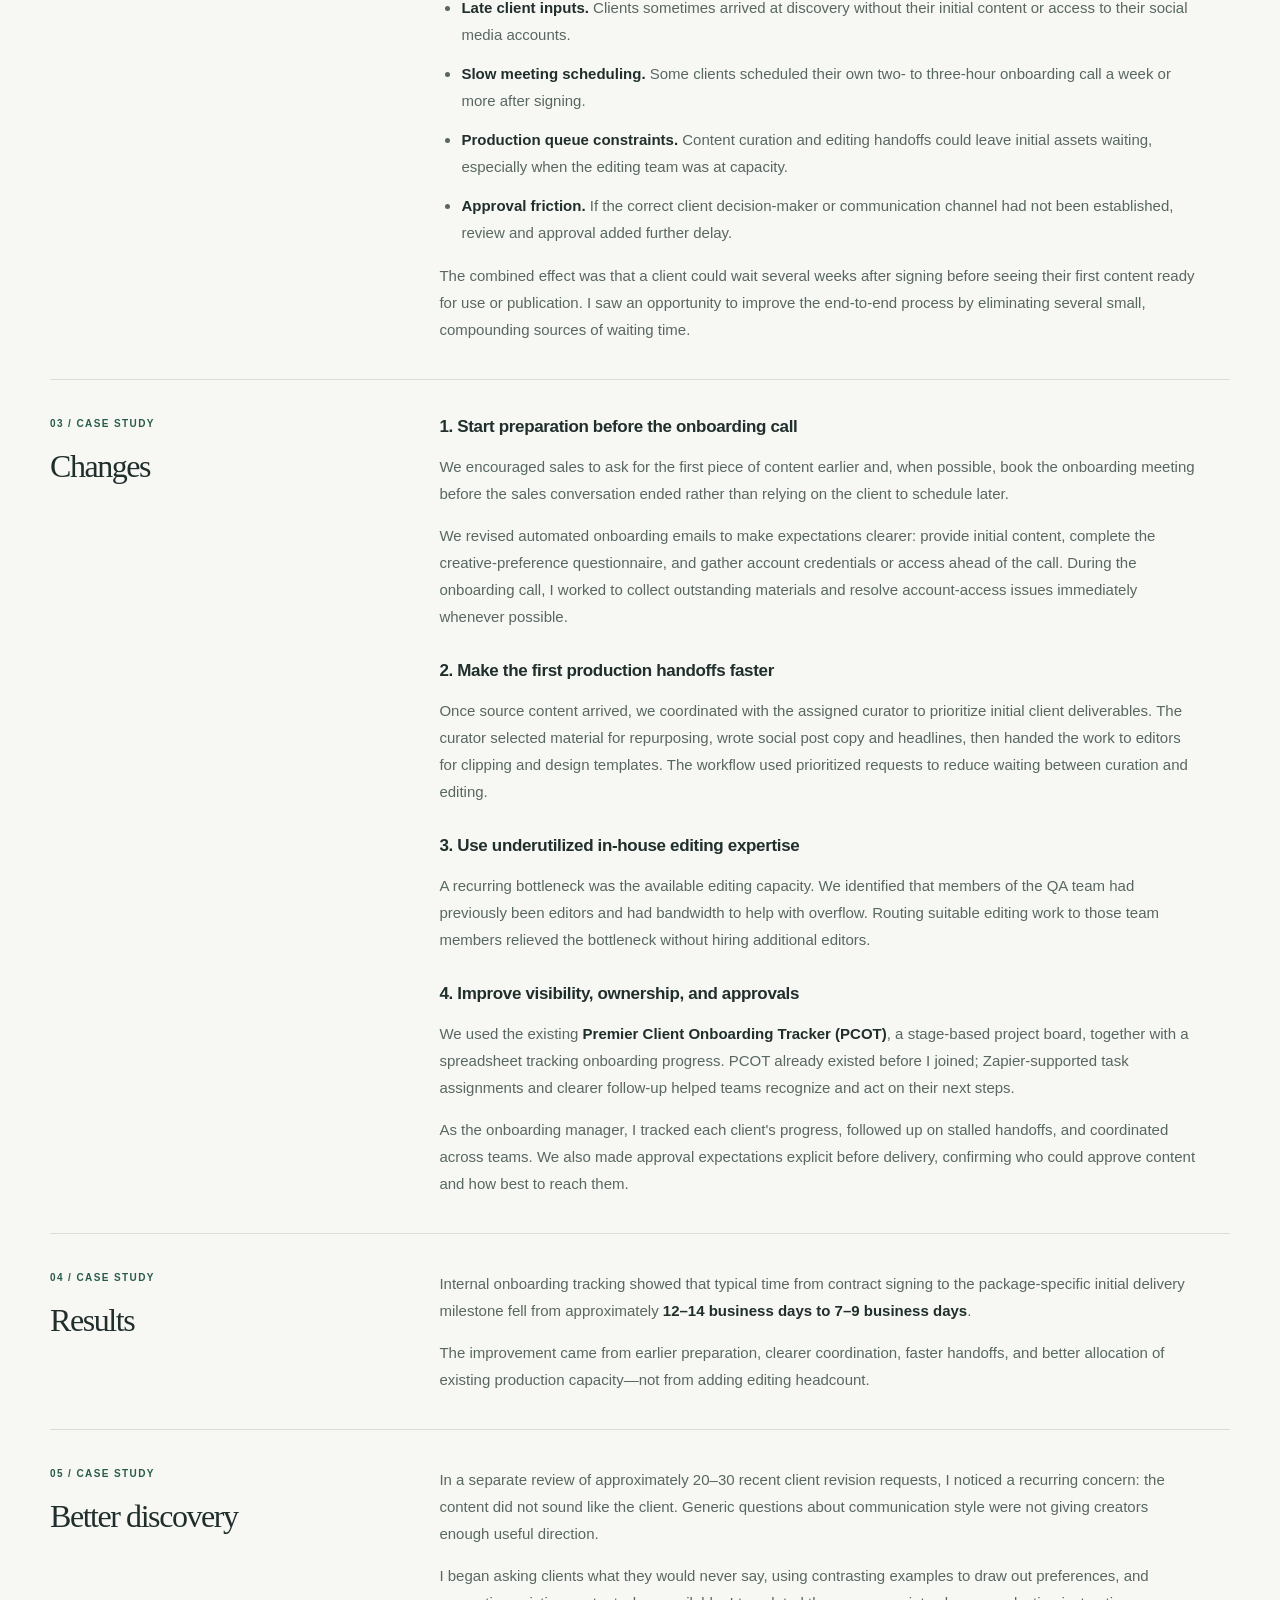
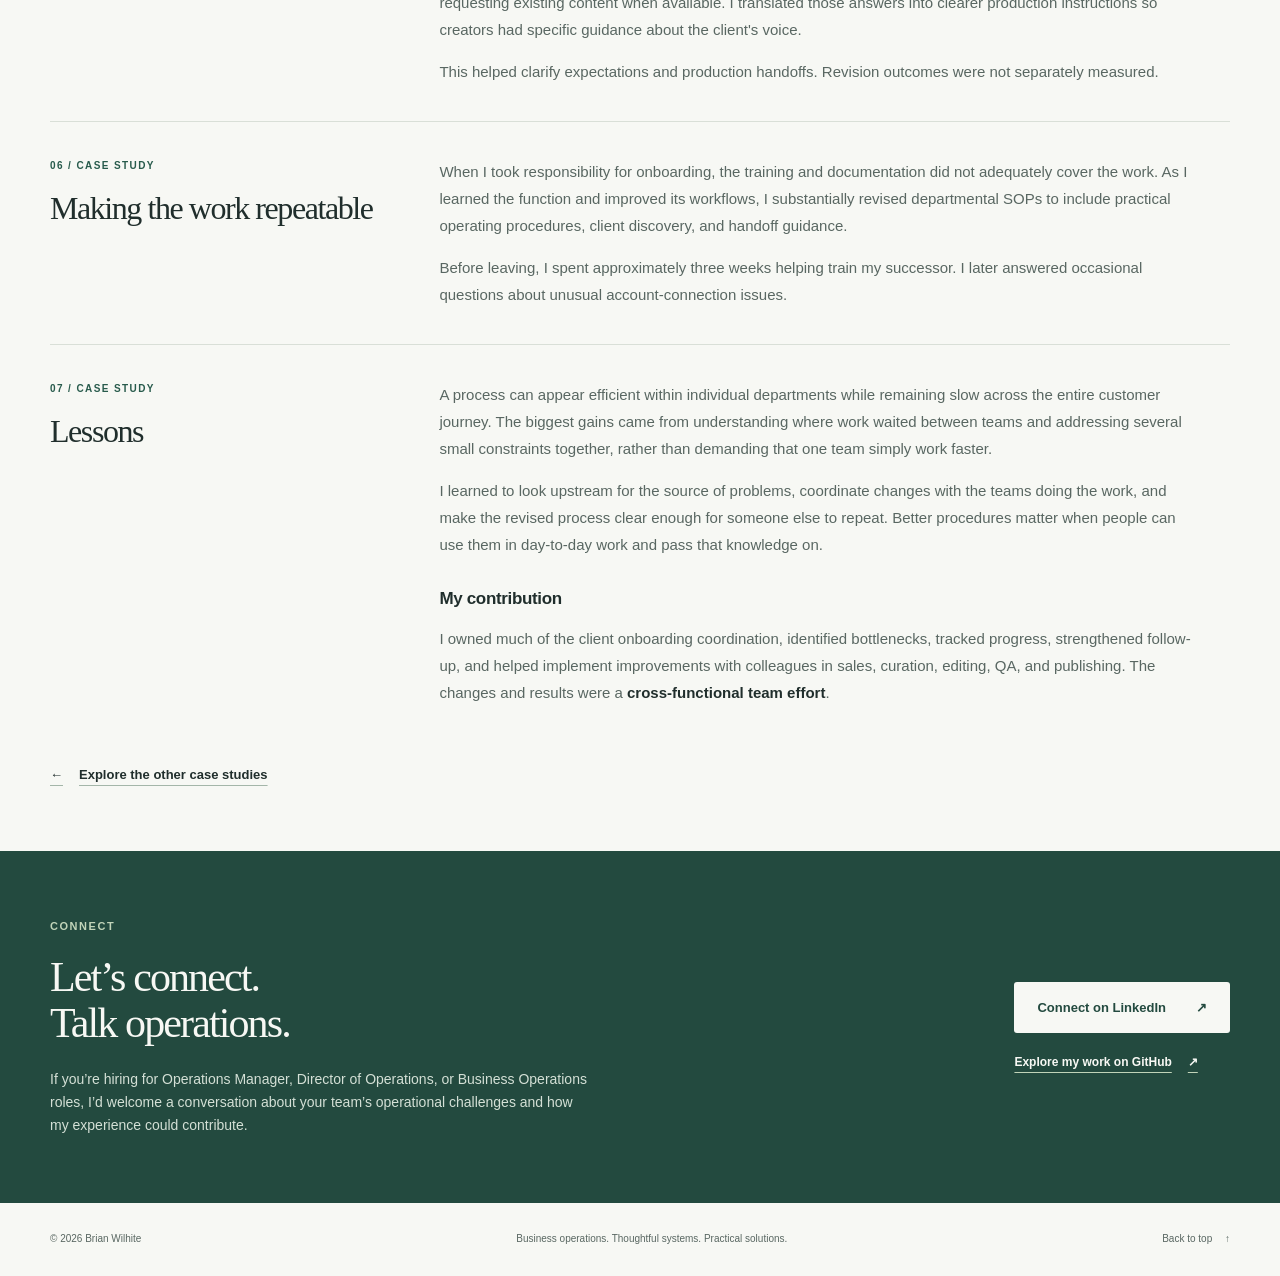
==== commit 793af975: "Strengthen Repurpose House operations case study with verified evidence" ====
--- a/repurpose-house.html
+++ b/repurpose-house.html
@@ -5,7 +5,7 @@
   <meta name="viewport" content="width=device-width, initial-scale=1">
   <meta name="theme-color" content="#f7f8f4">
   <meta name="description" content="Brian Wilhite’s Repurpose House case study: cross-functional onboarding improvements reduced typical timelines from approximately 12–14 to 7–9 business days without adding editing headcount.">
-  <title>Reducing Client Onboarding Time Without Adding Headcount | Brian Wilhite</title>
+  <title>Reducing Client Onboarding from 12–14 to 7–9 Business Days | Brian Wilhite</title>
   <link rel="icon" href="assets/favicon.svg" type="image/svg+xml">
   <link rel="stylesheet" href="styles.css">
 </head>
@@ -20,9 +20,9 @@
     <section class="container case-hero" id="top" aria-labelledby="case-title">
       <a class="text-link case-back" href="index.html#work"><span aria-hidden="true">←</span> Back to selected work</a>
       <p class="eyebrow">Repurpose House / Operations case study</p>
-      <h1 id="case-title">Reducing Client Onboarding Time Without Adding Headcount</h1>
-      <p class="case-byline">Implementation Management &amp; Business Operations · Work completed circa 2021–2022</p>
-      <p class="case-introduction">Reduced typical client onboarding timelines from approximately <strong>12–14 business days</strong> to <strong>7–9 business days</strong>, using better client preparation, faster handoffs, and existing team capacity rather than adding editing headcount.</p>
+      <h1 id="case-title">Reducing Client Onboarding from 12–14 to 7–9 Business Days</h1>
+      <p class="case-byline">Repurpose House · January 2021–May 2023</p>
+      <p class="case-introduction">Working across teams, we reduced typical client onboarding timelines from approximately <strong>12–14 business days</strong> to <strong>7–9 business days</strong>, using better client preparation, faster handoffs, and existing team capacity rather than adding editing headcount.</p>
       <dl class="case-summary" aria-label="Approximate tracked onboarding ranges">
         <div><dt>Before</dt><dd>12–14<span>Business days · approximately</span></dd></div>
         <div><dt>After</dt><dd>7–9<span>Business days · approximately</span></dd></div>
@@ -46,14 +46,14 @@
         <div><p class="eyebrow">01 / Case study</p><h2 id="context-title">Context</h2></div>
         <div class="case-prose">
           <p>Repurpose House transformed clients' existing long-form content into social media posts, videos, and other digital assets. Delivering the first set of assets required collaboration among sales, onboarding, content curation, editing, quality assurance (QA), client approvers, and, for some packages, a social media publishing team.</p>
-          <p>I worked in onboarding leadership and later implementation management. I coordinated new-client setup, monitored progress across teams, and helped address problems that delayed the first deliverables.</p>
+          <p>I joined as a Copywriter (January–March 2021), became Onboarding Manager (April 2021–September 2022), and then Implementation Manager (October 2022–May 2023). I continued copywriting and content curation alongside onboarding through October 2021. Across these roles, I investigated bottlenecks, maintained departmental SOPs, coordinated improvements across teams, and reported findings to executive leadership.</p>
           <p>Our onboarding clock started <strong>when the client signed</strong> and ended at the first delivery milestone for their package. For clients purchasing publishing, that meant initial assets had been delivered, approved, and scheduled to go live. For packages without publishing, it meant the first assets had been provided to the client. The timeline was tracked in business days.</p>
         </div>
       </section>
       <section class="case-section" id="problem" aria-labelledby="problem-title">
         <div><p class="eyebrow">02 / Case study</p><h2 id="problem-title">Problem</h2></div>
         <div class="case-prose">
-          <p>Delays accumulated across the workflow, even when no individual task seemed especially difficult.</p>
+          <p>Leadership asked me to investigate why new clients were waiting so long for their first deliverables. I examined where work stalled across content collection, onboarding, curation, editing, QA, and approvals.</p>
           <ul>
             <li><strong>Late client inputs.</strong> Clients sometimes arrived at discovery without their initial content or access to their social media accounts.</li>
             <li><strong>Slow meeting scheduling.</strong> Some clients scheduled their own two- to three-hour onboarding call a week or more after signing.</li>
@@ -82,23 +82,37 @@
         <div><p class="eyebrow">04 / Case study</p><h2 id="results-title">Results</h2></div>
         <div class="case-prose">
           <p>Internal onboarding tracking showed that typical time from contract signing to the package-specific initial delivery milestone fell from approximately <strong>12–14 business days to 7–9 business days</strong>.</p>
-          <p>Client complaints about onboarding delays declined, and delivery became more predictable. Those qualitative improvements were not separately quantified. The revised onboarding workflow remained effective throughout the remainder of my tenure.</p>
           <p>The improvement came from earlier preparation, clearer coordination, faster handoffs, and better allocation of existing production capacity—not from adding editing headcount.</p>
         </div>
       </section>
+      <section class="case-section" id="discovery" aria-labelledby="discovery-title">
+        <div><p class="eyebrow">05 / Case study</p><h2 id="discovery-title">Better discovery</h2></div>
+        <div class="case-prose">
+          <p>In a separate review of approximately 20–30 recent client revision requests, I noticed a recurring concern: the content did not sound like the client. Generic questions about communication style were not giving creators enough useful direction.</p>
+          <p>I began asking clients what they would never say, using contrasting examples to draw out preferences, and requesting existing content when available. I translated those answers into clearer production instructions so creators had specific guidance about the client's voice.</p>
+          <p>This helped clarify expectations and production handoffs. Revision outcomes were not separately measured.</p>
+        </div>
+      </section>
+      <section class="case-section" id="knowledge-transfer" aria-labelledby="knowledge-title">
+        <div><p class="eyebrow">06 / Case study</p><h2 id="knowledge-title">Making the work repeatable</h2></div>
+        <div class="case-prose">
+          <p>When I took responsibility for onboarding, the training and documentation did not adequately cover the work. As I learned the function and improved its workflows, I substantially revised departmental SOPs to include practical operating procedures, client discovery, and handoff guidance.</p>
+          <p>Before leaving, I spent approximately three weeks helping train my successor. I later answered occasional questions about unusual account-connection issues.</p>
+        </div>
+      </section>
       <section class="case-section" id="lessons" aria-labelledby="lessons-title">
-        <div><p class="eyebrow">05 / Case study</p><h2 id="lessons-title">Lessons</h2></div>
+        <div><p class="eyebrow">07 / Case study</p><h2 id="lessons-title">Lessons</h2></div>
         <div class="case-prose">
           <p>A process can appear efficient within individual departments while remaining slow across the entire customer journey. The biggest gains came from understanding where work waited between teams and addressing several small constraints together, rather than demanding that one team simply work faster.</p>
-          <p><strong>Operational improvements do not always require larger teams or major new systems. Sometimes they require a clearer picture of the whole workflow and disciplined follow-through at every handoff.</strong></p>
+          <p>I learned to look upstream for the source of problems, coordinate changes with the teams doing the work, and make the revised process clear enough for someone else to repeat. Better procedures matter when people can use them in day-to-day work and pass that knowledge on.</p>
           <h3>My contribution</h3>
-          <p>I owned much of the client onboarding coordination, identified bottlenecks, tracked progress, strengthened follow-up, and helped implement improvements with colleagues in sales, curation, editing, QA, and publishing. The changes and results were a <strong>cross-functional team effort</strong>, not a solo software development project.</p>
+          <p>I owned much of the client onboarding coordination, identified bottlenecks, tracked progress, strengthened follow-up, and helped implement improvements with colleagues in sales, curation, editing, QA, and publishing. The changes and results were a <strong>cross-functional team effort</strong>.</p>
         </div>
       </section>
       <a class="text-link" href="index.html#work"><span aria-hidden="true">←</span> Explore the other case studies</a>
     </div>
     <section class="connect-section" aria-labelledby="case-connect-title"><div class="container connect-inner">
-      <div><p class="eyebrow">Connect</p><h2 id="case-connect-title">Let’s connect.<br>Talk operations.</h2><p>If you’re hiring for Business Operations, Strategy &amp; Operations, or a Chief of Staff role, I’d welcome a conversation about your team’s operational challenges and how my experience could contribute.</p></div>
+      <div><p class="eyebrow">Connect</p><h2 id="case-connect-title">Let’s connect.<br>Talk operations.</h2><p>If you’re hiring for Operations Manager, Director of Operations, or Business Operations roles, I’d welcome a conversation about your team’s operational challenges and how my experience could contribute.</p></div>
       <div class="contact-actions"><a class="button button-light" href="https://www.linkedin.com/in/brian-wilhite-15865619b/" target="_blank" rel="noopener noreferrer">Connect on LinkedIn <span aria-hidden="true">↗</span><span class="sr-only"> (opens in a new tab)</span></a><a class="text-link contact-github" href="https://github.com/BMWilhite" target="_blank" rel="noopener noreferrer">Explore my work on GitHub <span aria-hidden="true">↗</span><span class="sr-only"> (opens in a new tab)</span></a></div>
     </div></section>
   </main>
